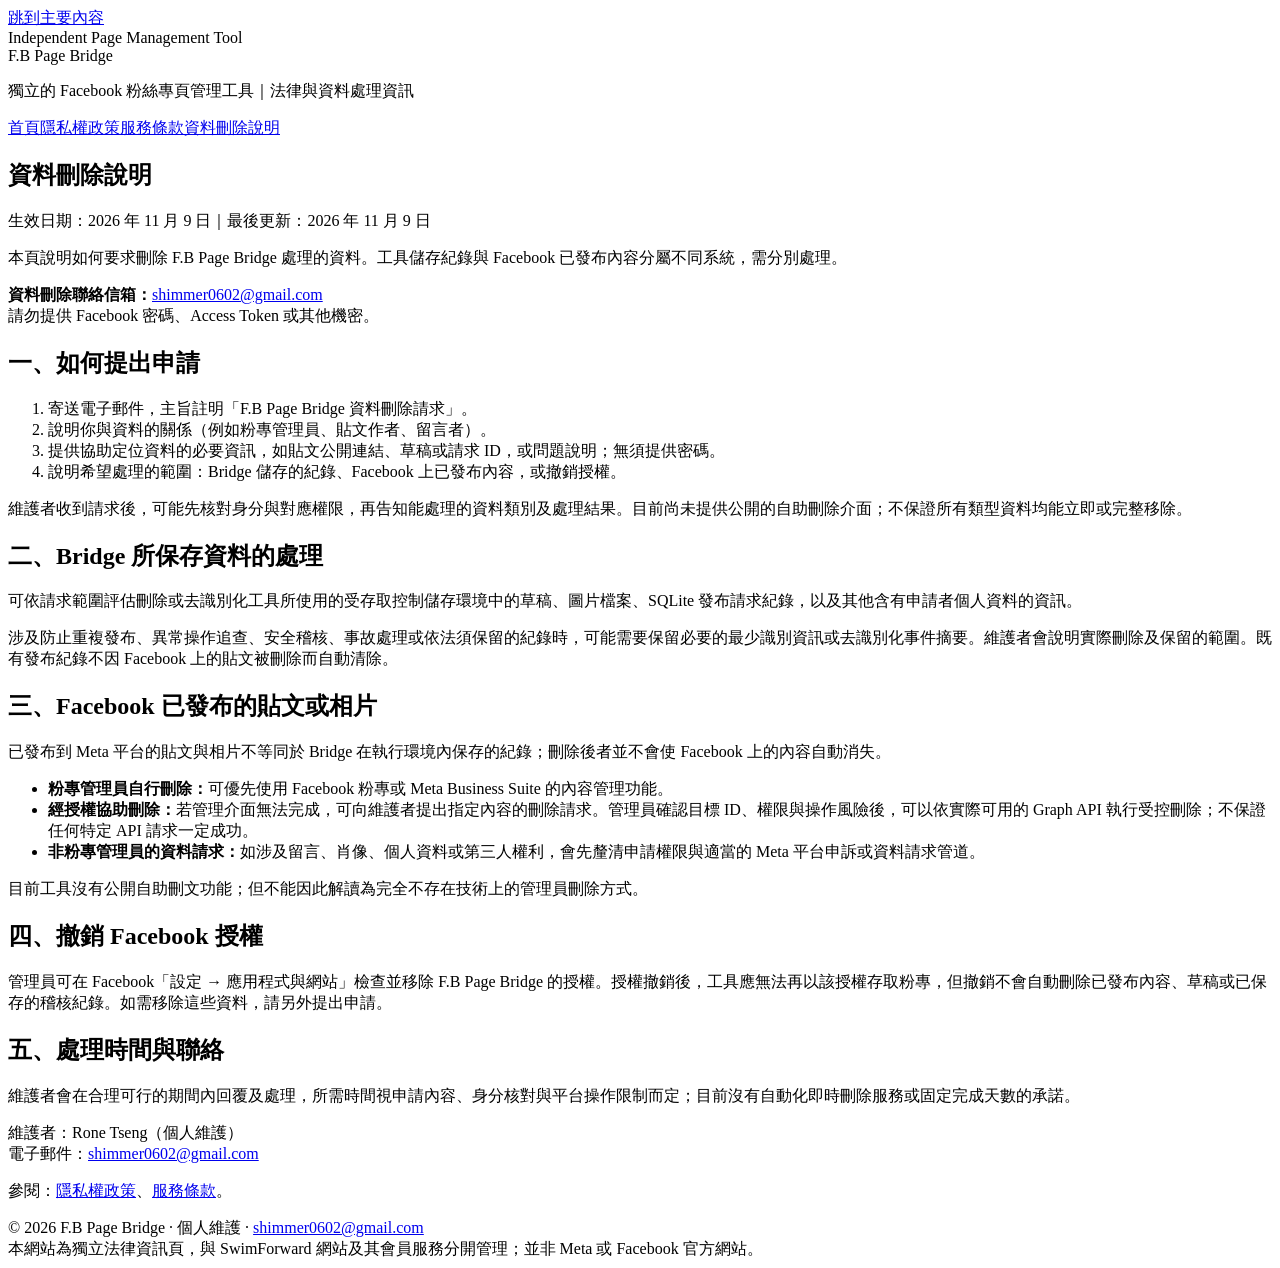
==== data-deletion.html @ 1194b52d "Add data-deletion.html for standalone legal site" ====
<!doctype html>
<html lang="zh-Hant-TW">
<head>
<meta charset="UTF-8"><meta name="viewport" content="width=device-width, initial-scale=1">
<meta name="description" content="F.B Page Bridge 的 Facebook 內容與工具儲存資料刪除請求程序。">
<meta name="color-scheme" content="light">
<title>資料刪除說明｜F.B Page Bridge</title>
<link rel="stylesheet" href="./style.css">
</head>
<body>
<a class="skip" href="#main">跳到主要內容</a>
<header class="mast"><div class="mast-inner">
<div class="eyebrow">Independent Page Management Tool</div>
<div class="brand">F.B Page Bridge</div>
<p class="subbrand">獨立的 Facebook 粉絲專頁管理工具｜法律與資料處理資訊</p>
<nav aria-label="網站導覽"><a href="./index.html">首頁</a><a href="./privacy.html">隱私權政策</a><a href="./terms.html">服務條款</a><a href="./data-deletion.html" aria-current="page">資料刪除說明</a></nav>
</div></header>
<main class="container" id="main"><article class="paper"><h1>資料刪除說明</h1><p class="meta">生效日期：2026 年 11 月 9 日｜最後更新：2026 年 11 月 9 日</p>
<p class="lead">本頁說明如何要求刪除 F.B Page Bridge 處理的資料。工具儲存紀錄與 Facebook 已發布內容分屬不同系統，需分別處理。</p>
<div class="note"><strong>資料刪除聯絡信箱：</strong><a href="mailto:shimmer0602@gmail.com?subject=F.B%20Page%20Bridge%20%E8%B3%87%E6%96%99%E5%88%AA%E9%99%A4%E8%AB%8B%E6%B1%82">shimmer0602@gmail.com</a><br>請勿提供 Facebook 密碼、Access Token 或其他機密。</div>
<h2>一、如何提出申請</h2>
<ol>
<li>寄送電子郵件，主旨註明「F.B Page Bridge 資料刪除請求」。</li>
<li>說明你與資料的關係（例如粉專管理員、貼文作者、留言者）。</li>
<li>提供協助定位資料的必要資訊，如貼文公開連結、草稿或請求 ID，或問題說明；無須提供密碼。</li>
<li>說明希望處理的範圍：Bridge 儲存的紀錄、Facebook 上已發布內容，或撤銷授權。</li>
</ol>
<p>維護者收到請求後，可能先核對身分與對應權限，再告知能處理的資料類別及處理結果。目前尚未提供公開的自助刪除介面；不保證所有類型資料均能立即或完整移除。</p>
<h2>二、Bridge 所保存資料的處理</h2>
<p>可依請求範圍評估刪除或去識別化工具所使用的受存取控制儲存環境中的草稿、圖片檔案、SQLite 發布請求紀錄，以及其他含有申請者個人資料的資訊。</p>
<p>涉及防止重複發布、異常操作追查、安全稽核、事故處理或依法須保留的紀錄時，可能需要保留必要的最少識別資訊或去識別化事件摘要。維護者會說明實際刪除及保留的範圍。既有發布紀錄不因 Facebook 上的貼文被刪除而自動清除。</p>
<h2>三、Facebook 已發布的貼文或相片</h2>
<p>已發布到 Meta 平台的貼文與相片不等同於 Bridge 在執行環境內保存的紀錄；刪除後者並不會使 Facebook 上的內容自動消失。</p>
<ul>
<li><strong>粉專管理員自行刪除：</strong>可優先使用 Facebook 粉專或 Meta Business Suite 的內容管理功能。</li>
<li><strong>經授權協助刪除：</strong>若管理介面無法完成，可向維護者提出指定內容的刪除請求。管理員確認目標 ID、權限與操作風險後，可以依實際可用的 Graph API 執行受控刪除；不保證任何特定 API 請求一定成功。</li>
<li><strong>非粉專管理員的資料請求：</strong>如涉及留言、肖像、個人資料或第三人權利，會先釐清申請權限與適當的 Meta 平台申訴或資料請求管道。</li>
</ul>
<p>目前工具沒有公開自助刪文功能；但不能因此解讀為完全不存在技術上的管理員刪除方式。</p>
<h2>四、撤銷 Facebook 授權</h2>
<p>管理員可在 Facebook「設定 → 應用程式與網站」檢查並移除 F.B Page Bridge 的授權。授權撤銷後，工具應無法再以該授權存取粉專，但撤銷不會自動刪除已發布內容、草稿或已保存的稽核紀錄。如需移除這些資料，請另外提出申請。</p>
<h2>五、處理時間與聯絡</h2>
<p>維護者會在合理可行的期間內回覆及處理，所需時間視申請內容、身分核對與平台操作限制而定；目前沒有自動化即時刪除服務或固定完成天數的承諾。</p>
<p>維護者：Rone Tseng（個人維護）<br>電子郵件：<a href="mailto:shimmer0602@gmail.com">shimmer0602@gmail.com</a></p>
<p class="small">參閱：<a href="./privacy.html">隱私權政策</a>、<a href="./terms.html">服務條款</a>。</p></article></main>
<footer class="footer"><div class="footer-inner">© 2026 F.B Page Bridge · 個人維護 · <a href="mailto:shimmer0602@gmail.com">shimmer0602@gmail.com</a><br>
本網站為獨立法律資訊頁，與 SwimForward 網站及其會員服務分開管理；並非 Meta 或 Facebook 官方網站。</div></footer>
</body></html>
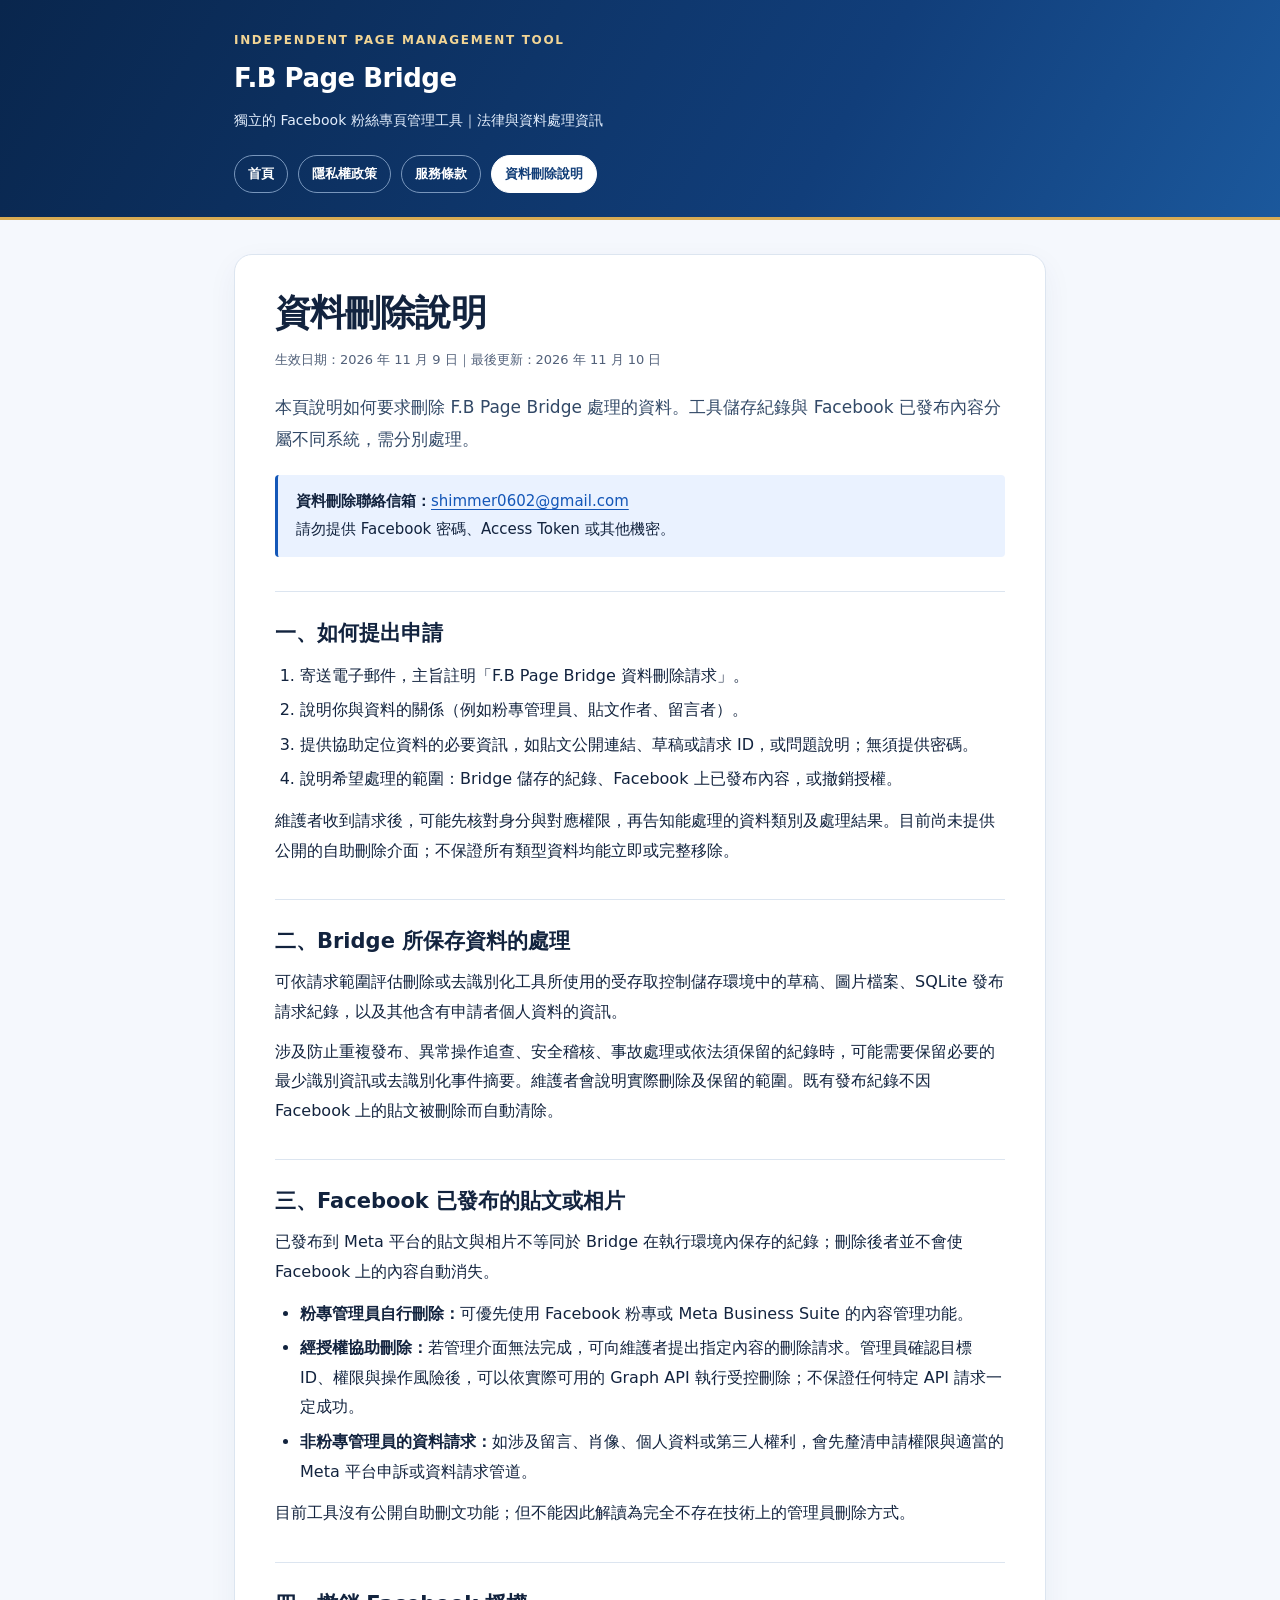
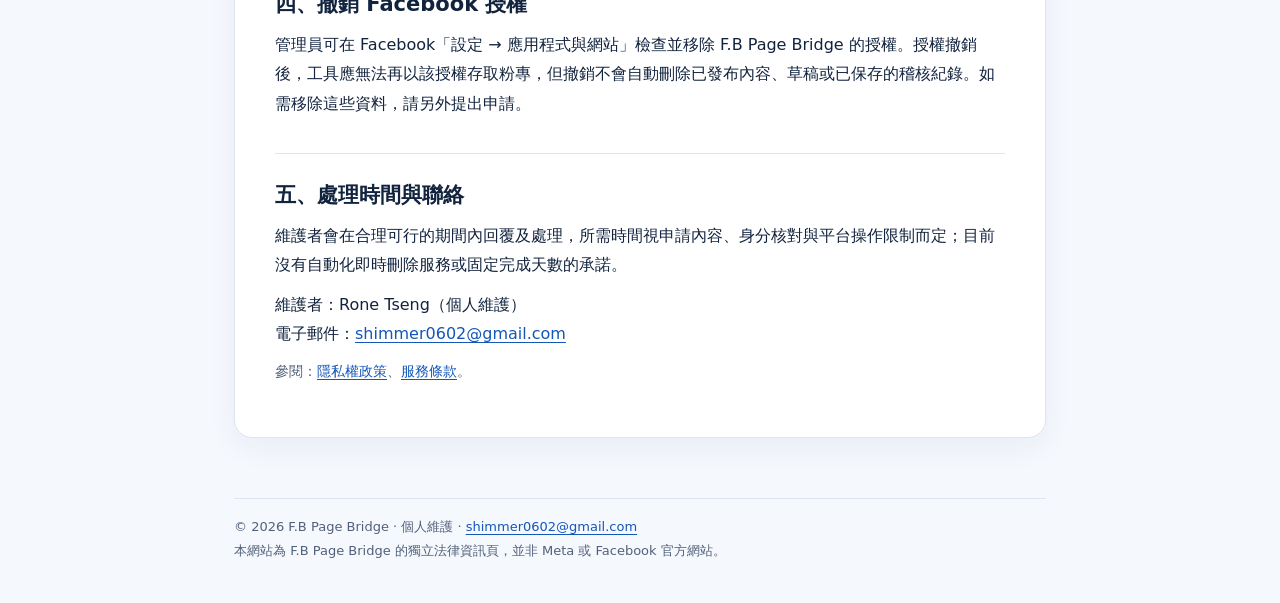
==== commit 7bf143aa: "Remove references to unrelated private projects from data-deletion.html" ====
--- a/data-deletion.html
+++ b/data-deletion.html
@@ -15,7 +15,7 @@
 <p class="subbrand">獨立的 Facebook 粉絲專頁管理工具｜法律與資料處理資訊</p>
 <nav aria-label="網站導覽"><a href="./index.html">首頁</a><a href="./privacy.html">隱私權政策</a><a href="./terms.html">服務條款</a><a href="./data-deletion.html" aria-current="page">資料刪除說明</a></nav>
 </div></header>
-<main class="container" id="main"><article class="paper"><h1>資料刪除說明</h1><p class="meta">生效日期：2026 年 11 月 9 日｜最後更新：2026 年 11 月 9 日</p>
+<main class="container" id="main"><article class="paper"><h1>資料刪除說明</h1><p class="meta">生效日期：2026 年 11 月 9 日｜最後更新：2026 年 11 月 10 日</p>
 <p class="lead">本頁說明如何要求刪除 F.B Page Bridge 處理的資料。工具儲存紀錄與 Facebook 已發布內容分屬不同系統，需分別處理。</p>
 <div class="note"><strong>資料刪除聯絡信箱：</strong><a href="mailto:shimmer0602@gmail.com?subject=F.B%20Page%20Bridge%20%E8%B3%87%E6%96%99%E5%88%AA%E9%99%A4%E8%AB%8B%E6%B1%82">shimmer0602@gmail.com</a><br>請勿提供 Facebook 密碼、Access Token 或其他機密。</div>
 <h2>一、如何提出申請</h2>
@@ -44,5 +44,5 @@
 <p>維護者：Rone Tseng（個人維護）<br>電子郵件：<a href="mailto:shimmer0602@gmail.com">shimmer0602@gmail.com</a></p>
 <p class="small">參閱：<a href="./privacy.html">隱私權政策</a>、<a href="./terms.html">服務條款</a>。</p></article></main>
 <footer class="footer"><div class="footer-inner">© 2026 F.B Page Bridge · 個人維護 · <a href="mailto:shimmer0602@gmail.com">shimmer0602@gmail.com</a><br>
-本網站為獨立法律資訊頁，與 SwimForward 網站及其會員服務分開管理；並非 Meta 或 Facebook 官方網站。</div></footer>
+本網站為 F.B Page Bridge 的獨立法律資訊頁，並非 Meta 或 Facebook 官方網站。</div></footer>
 </body></html>
--- a/style.css
+++ b/style.css
@@ -0,0 +1,13 @@
+/* F.B Page Bridge — independent static legal website; no scripts or external dependencies */
+:root{color-scheme:light;--ink:#12233e;--muted:#52617a;--bg:#f5f8fd;--card:#ffffff;--line:#dce5f0;--blue:#1457b8;--blue-soft:#eaf2ff;--gold:#b98929}
+*{box-sizing:border-box}html{scroll-behavior:smooth}body{margin:0;background:var(--bg);color:var(--ink);font-family:system-ui,-apple-system,"Noto Sans TC","PingFang TC","Microsoft JhengHei",sans-serif;font-size:16px;line-height:1.85}
+a{color:var(--blue);text-underline-offset:3px}a:hover{text-decoration-thickness:2px}a:focus-visible{outline:3px solid #e6b24b;outline-offset:3px;border-radius:2px}
+.skip{position:absolute;left:-1000px;top:10px;background:#fff;color:#000;padding:8px 12px;z-index:5}.skip:focus{left:12px}
+.mast{background:linear-gradient(120deg,#09264d 0%,#113e7a 65%,#1b589c 100%);color:#fff;border-bottom:3px solid #d8ab53}
+.mast-inner{max-width:860px;margin:auto;padding:29px 24px 24px}.eyebrow{font-size:12px;letter-spacing:.14em;font-weight:800;text-transform:uppercase;color:#f2d595}
+.brand{font-size:26px;font-weight:850;letter-spacing:-.02em;margin:3px 0 6px}.subbrand{margin:0;color:#e3eefd;font-size:14px}
+nav{margin-top:21px;display:flex;gap:10px;flex-wrap:wrap}nav a{color:#fff;text-decoration:none;border:1px solid #7896bc;border-radius:999px;padding:6px 13px;font-size:13px;font-weight:700}nav a:hover,nav a[aria-current="page"]{background:#fff;color:#123e78;border-color:#fff}
+.container{max-width:860px;margin:0 auto;padding:34px 24px 60px}.paper{background:var(--card);border:1px solid var(--line);border-radius:18px;box-shadow:0 10px 30px rgba(20,53,105,.055);padding:34px 40px 42px}
+h1{font-size:clamp(26px,4.2vw,36px);line-height:1.36;letter-spacing:-.025em;margin:0 0 10px}h2{font-size:21px;line-height:1.48;margin:34px 0 10px;padding-top:26px;border-top:1px solid var(--line)}h3{font-size:17px;margin:20px 0 5px}p{margin:10px 0}ul,ol{padding-left:25px;margin:12px 0}li{margin:5px 0}.meta{font-size:13px;color:var(--muted);margin:5px 0 20px}.lead{font-size:17px;color:#324967}.note{padding:13px 18px;background:var(--blue-soft);border-left:3px solid var(--blue);border-radius:4px;font-size:15px;margin:20px 0}.warn{background:#fff9ec;border-color:var(--gold)}.cards{display:grid;grid-template-columns:repeat(3,1fr);gap:14px;margin:26px 0}.card{border:1px solid var(--line);background:#fff;border-radius:14px;padding:19px;min-height:180px;text-decoration:none;display:block}.card h2{margin:7px 0;border:0;padding:0;font-size:18px;color:var(--blue)}.card p{font-size:14px;color:var(--muted);margin:8px 0 0}.card .mini{color:var(--gold);font-size:13px;font-weight:800}.footer{max-width:860px;margin:0 auto;padding:0 24px 40px;font-size:13px;color:var(--muted)}.footer-inner{border-top:1px solid var(--line);padding-top:16px}.footer a{color:var(--blue)}.small{font-size:14px;color:var(--muted)}.important{font-weight:750;color:#9e5613}code{font-size:.91em;overflow-wrap:anywhere}strong{font-weight:750}
+@media(max-width:680px){.mast-inner{padding:22px 18px}.container{padding:20px 12px 40px}.paper{padding:24px 20px 30px;border-radius:12px}.cards{grid-template-columns:1fr}.card{min-height:unset}.footer{padding:0 16px 30px}.brand{font-size:24px}}
+@media(prefers-reduced-motion:reduce){html{scroll-behavior:auto}}
